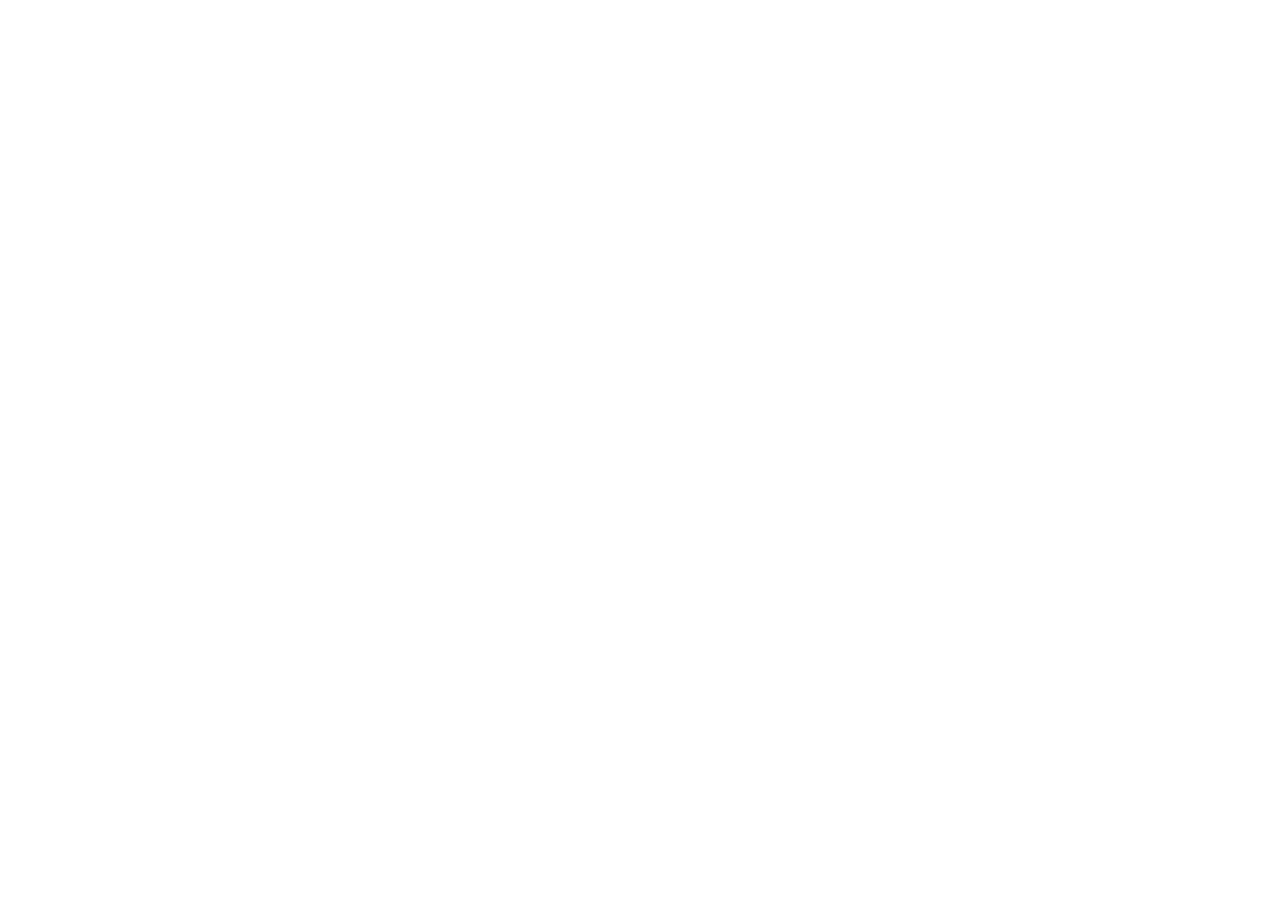
==== index.html @ a783356e "style: ajout des variable css dans le root du fichier layout.css" ====
<!DOCTYPE html>
<html lang="en">
<head>
    <meta charset="UTF-8">
    <meta name="viewport" content="width=device-width, initial-scale=1.0">
    <title>Document</title>
    <link rel="stylesheet" href="./layout.css">
</head>
<body>
    
</body>
</html>
---- layout.css ----
:root {
    --bg-body: #C3C6D7;
    --btn-bg-border: #004AC6;
    --color: #121C2A;
}

body {
    font-family: "Manrope", Georgia, 'Times New Roman', Times, serif;
    font-family: "Fraunces", Georgia, serif;
}
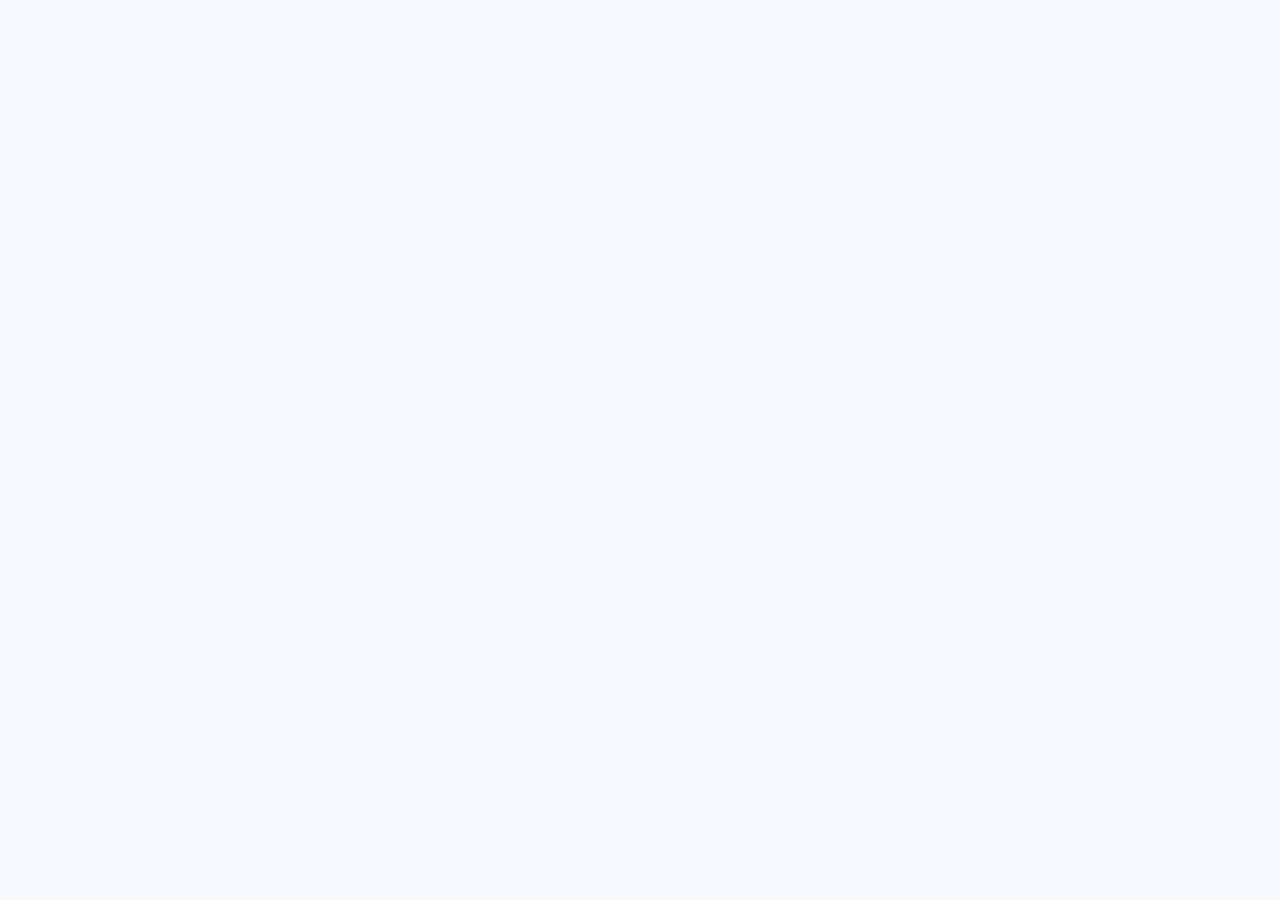
==== commit 489581a4: "feat: move base styles to global.css and update HTML files to link global styles" ====
--- a/index.html
+++ b/index.html
@@ -4,6 +4,7 @@
     <meta charset="UTF-8">
     <meta name="viewport" content="width=device-width, initial-scale=1.0">
     <title>Document</title>
+    <link rel="stylesheet" href="./global.css">
     <link rel="stylesheet" href="./layout.css">
 </head>
 <body>
--- a/global.css
+++ b/global.css
@@ -0,0 +1,83 @@
+
+:root {
+    --surface-tint: #0053db;
+    --surface-container-low: #eff4ff;
+    --secondary-container: #fea619;
+    --surface-container-lowest: #ffffff;
+    --on-secondary-fixed: #2a1700;
+    --inverse-surface: #27313f;
+    --on-surface: #121c2a;
+    --outline: #737686;
+    --on-primary-container: #eeefff;
+    --on-secondary: #ffffff;
+    --on-surface-variant: #434655;
+    --error: #ba1a1a;
+    --primary: #004ac6;
+    --surface-bright: #f8f9ff;
+    --surface: #f8f9ff;
+    --background: #f8f9ff;
+    --on-background: #121c2a;
+    --surface-container: #e6eeff;
+    --surface-container-highest: #d9e3f6;
+    --on-error-container: #93000a;
+    --outline-variant: #c3c6d7;
+    --error-container: #ffdad6;
+    --surface-container-high: #dee9fc;
+
+    --margin-desktop: 40px;
+    --margin-mobile: 16px;
+    --gutter-grid: 24px;
+    --container-max: 1280px;
+}
+
+* { box-sizing: border-box; }
+
+body {
+    margin: 0;
+    font-family: 'Inter', sans-serif;
+    font-size: 16px;
+    line-height: 1.6;
+    background-color: var(--background);
+    color: var(--on-background);
+    min-height: 100dvh;
+}
+
+.material-symbols-outlined {
+    font-variation-settings: 'FILL' 0, 'wght' 400, 'GRAD' 0, 'opsz' 24;
+    font-size: 20px;
+}
+
+main {
+    max-width: var(--container-max);
+    margin: 0 auto;
+    padding: 48px var(--margin-mobile);
+}
+
+@media (min-width: 768px) {
+    main { padding: 48px var(--margin-desktop); }
+}
+
+/* Hero */
+.hero { margin-bottom: 64px; }
+
+.hero h2 {
+    font-family: 'Manrope', sans-serif;
+    font-weight: 800;
+    font-size: 36px;
+    line-height: 1.2;
+    letter-spacing: -0.02em;
+    color: var(--on-surface);
+    margin: 0 0 16px;
+}
+
+@media (min-width: 768px) {
+    .hero h2 { font-size: 48px; }
+}
+
+.hero p {
+    font-size: 18px;
+    line-height: 1.6;
+    color: var(--on-surface-variant);
+    max-width: 640px;
+    margin: 0;
+}
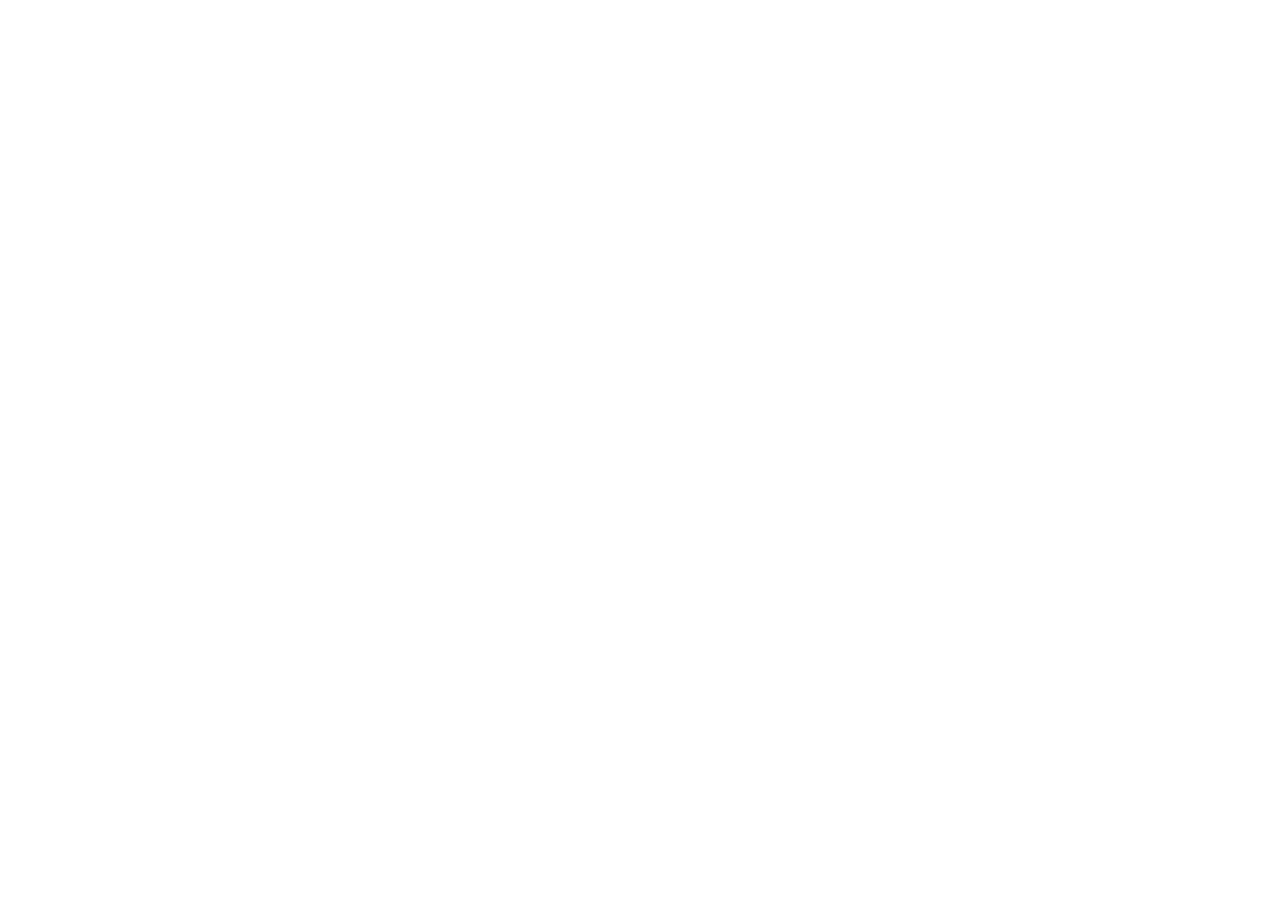
==== commit 03638c60: "Revert "Feat/catalogue page"" ====
--- a/index.html
+++ b/index.html
@@ -4,7 +4,6 @@
     <meta charset="UTF-8">
     <meta name="viewport" content="width=device-width, initial-scale=1.0">
     <title>Document</title>
-    <link rel="stylesheet" href="./global.css">
     <link rel="stylesheet" href="./layout.css">
 </head>
 <body>
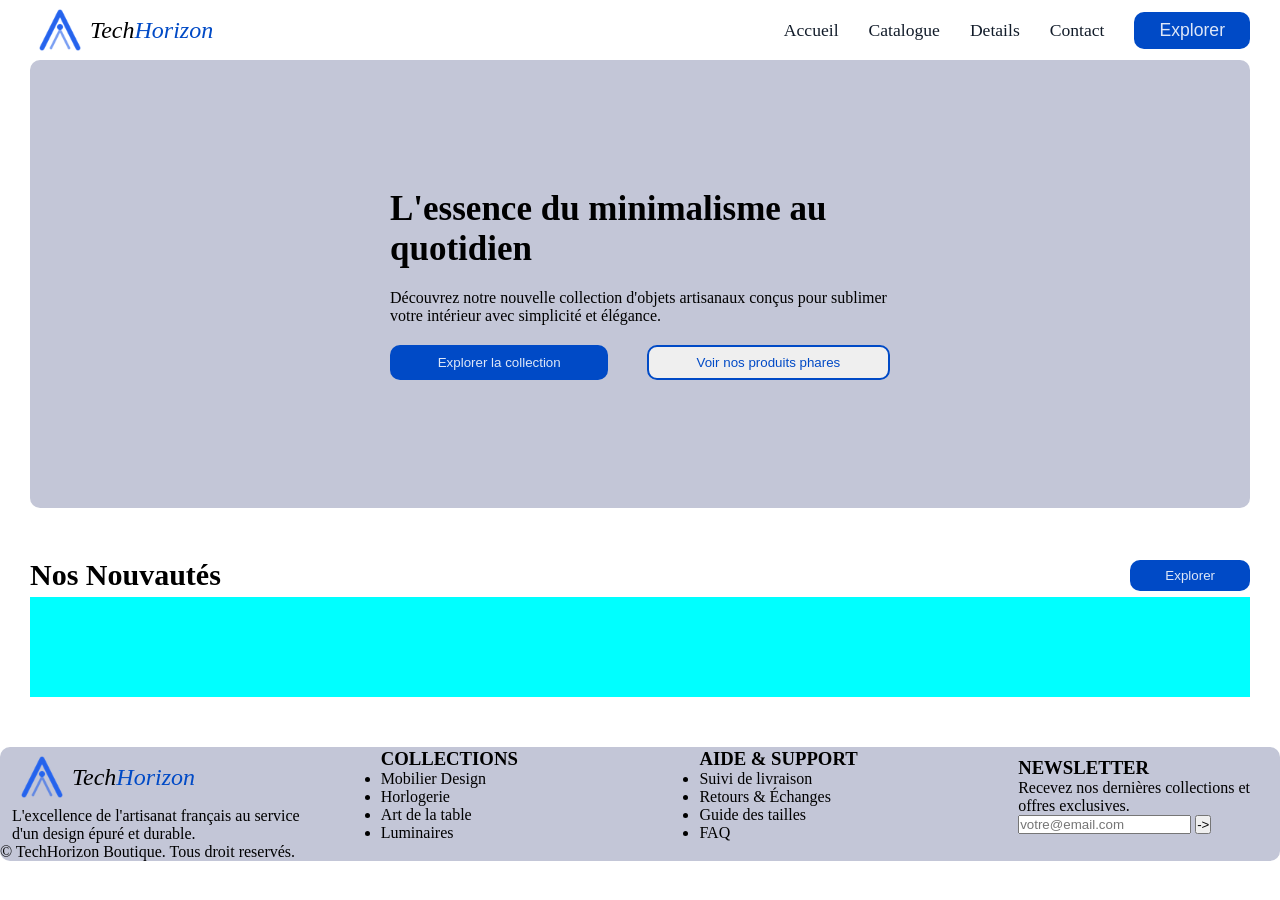
==== commit 8ae2995a: "Debut de la page d'accueil" ====
--- a/index.html
+++ b/index.html
@@ -5,8 +5,101 @@
     <meta name="viewport" content="width=device-width, initial-scale=1.0">
     <title>Document</title>
     <link rel="stylesheet" href="./layout.css">
+    <link rel="stylesheet" href="./style.css">
 </head>
 <body>
-    
+    <header>
+        <span class="logo">
+            <img src="./assets/logos/efcbf88d11b354945fb8b1941bd16ac6679db1a8.png" alt="logo du site">
+            <span class="nom">Tech<span>Horizon</span></span>
+        </span>
+
+        <nav>
+            <ul>
+                <li><a href="">Accueil</a></li>
+                <li><a href="">Catalogue</a></li>
+                <li><a href="">Details</a></li>
+                <li><a href="">Contact</a></li>
+            </ul>
+
+            <button>Explorer</button>
+            <div class="burger">
+                <div></div><div></div><div></div>
+            </div>
+        </nav>
+    </header>
+    <main>
+        <section class="hero">
+            <div class="text">
+                <h1>L'essence du minimalisme au quotidien</h1>
+                <p>
+                    Découvrez notre nouvelle collection d'objets artisanaux conçus pour sublimer votre intérieur avec simplicité et élégance.
+                </p>
+                <div class="boutons">
+                    <button>Explorer la collection</button>
+                    <button>Voir nos produits phares</button>
+                </div>
+            </div>
+        </section>
+        <section class="nouvaute">
+            <div class="entete">
+                <h2>Nos Nouvautés</h2>
+                <button>Explorer</button>
+            </div>
+            <div class="card-section">
+                <article class="card">
+                    
+                </article>
+                <article class="card">
+                    
+                </article>
+                <article class="card">
+                    
+                </article>
+                <article class="card">
+                    
+                </article>
+            </div>
+        </section>
+    </main>
+    <footer>
+        <div class="content">
+            <div class="infos">
+                <span class="logo">
+                    <img src="./assets/logos/efcbf88d11b354945fb8b1941bd16ac6679db1a8.png" alt="logo du site">
+                    <span class="nom">Tech<span>Horizon</span></span>
+                </span>
+                <p>L'excellence de l'artisanat français au service d'un design épuré et durable.</p>
+            </div>
+            <div class="list">
+                <h3>COLLECTIONS</h3>
+                <ul>
+                    <li>Mobilier Design</li>
+                    <li>Horlogerie</li>
+                    <li>Art de la table</li>
+                    <li>Luminaires</li>
+                </ul>
+            </div>
+            <div class="list">
+                <h3>AIDE & SUPPORT</h3>
+                <ul>
+                    <li>Suivi de livraison</li>
+                    <li>Retours & Échanges</li>
+                    <li>Guide des tailles</li>
+                    <li>FAQ</li>
+                </ul>
+            </div>
+            <div class="list">
+                <h3>NEWSLETTER</h3>
+                <p>Recevez nos dernières collections et offres exclusives.</p>
+                <form action="">
+                    <input type="text" placeholder="votre@email.com">
+                    <button type="submit">-&gt;</button>
+                </form>
+            </div>
+
+        </div>
+        <p>&copy; TechHorizon Boutique. Tous droit reservés.</p>
+    </footer>
 </body>
 </html>
--- a/layout.css
+++ b/layout.css
@@ -1,10 +1,173 @@
 :root {
     --bg-body: #C3C6D7;
     --btn-bg-border: #004AC6;
+    --bg-section: #022c73;
     --color: #121C2A;
+    --color-btn: #ffffffdd;
+    --pd-section: 30px;
+    --pd-section-mobile:15px;
+    --btn-raduis: 10px;
+}
+
+* {
+    margin: 0;
+    padding: 0;
+    box-sizing: border-box;
+}
+
+svg {
+    height: 30px;
+    width: 30px;
 }
 
 body {
     font-family: "Manrope", Georgia, 'Times New Roman', Times, serif;
-    font-family: "Fraunces", Georgia, serif;
-}+    /* background-color: var(--bg-body); */
+    font-size: 16px;
+}
+
+header {
+    width: 100%;
+    background-color: white;
+    display: flex;
+    align-items: center;
+    justify-content: space-between;
+    padding: 0 var(--pd-section-mobile);
+}
+
+.logo {
+    height: 40px;
+    display: flex;
+    align-items: center;
+}
+
+.logo img {
+    height: 40px;
+}
+
+.nom {
+    font-size: 1.5em;
+    font-style: italic;
+}
+
+.nom span {
+    color: var(--btn-bg-border);
+}
+
+header nav {
+    height: 100%;
+    font-size: 1.1em;
+    display: flex;
+    align-items: center;
+}
+
+header ul {
+    height: 100%;
+    list-style: none;
+    display: none;
+    align-items: center;
+}
+
+header li, header button, .burger {
+    margin-left: var(--pd-section-mobile);
+}
+
+header a {
+    text-decoration: none;
+    color: var(--color);
+    transition: .3s;
+}
+
+header a:hover {
+    color: var(--btn-bg-border);
+}
+
+header button {
+    padding: 4px 12.5px;
+    font-size: 1em;
+    border-radius: var(--btn-raduis);
+    border: none;
+    background-color: var(--btn-bg-border);
+    color: var(--color-btn);
+    transition: .3s;
+}
+
+header button:hover {
+    transform: translateY(-3px);
+}
+
+.burger {
+    height: 15px;
+    width: 20px;
+    display: flex;
+    flex-direction: column;
+    justify-content: space-between;
+}
+
+.burger div {
+    width: 100%;
+    height: 4px;
+    background-color: black;
+}
+
+footer {
+    border-radius: var(--btn-raduis);
+    background-color: var(--bg-body);
+}
+
+.content {
+    width: 100%;
+    display: flex;
+    justify-content: space-around;
+    align-items: center;
+    column-gap: 5vh;
+}
+
+.infos {
+    width: clamp(250px, 30%, 300px);
+}
+
+.list {
+    width: clamp(250px, 20%, 250px);
+}
+
+@media only screen and (min-width: 500px){
+    .logo {
+        height: 60px;
+    }
+
+    .logo img {
+        height: 60px;
+    }
+
+    header {
+        padding: 0 var(--pd-section);
+    }
+
+    header button {
+        padding: 8px 25px;
+    }
+
+    .burger {
+        height: 30px;
+        width: 35;
+    }
+
+    .burger div {
+        height: 8px;
+    }
+
+    header li, header button, .burger {
+        margin-left: var(--pd-section);
+    }
+}
+
+@media only screen and (min-width: 790px) {
+    .burger {
+        display: none;
+    }
+
+    header ul {
+        display: flex;
+    }
+}
--- a/style.css
+++ b/style.css
@@ -0,0 +1,116 @@
+main {
+    padding: 0 var(--pd-section);
+}
+
+section {
+    width: 100%;
+    margin: 0 auto;
+    margin-bottom: 50px;
+    border-radius: var(--btn-raduis);
+}
+
+.hero {
+    height: clamp(400px, 35vw, 450px);
+    background-color: var(--bg-body); ;
+    position: relative;   
+    padding: 0 20px;
+    color: black;
+    display: flex;
+    justify-content: center;
+    align-items: center;
+}
+
+.text {
+    width: clamp(300px, 100%, 500px);
+    padding: 50px 0;
+}
+
+.text h1 {
+    font-size: 35px;
+}
+
+.text h1, .text p {
+    margin-bottom: 20px;
+}
+
+.boutons {
+    display: flex;
+    flex-direction: row;
+    flex-wrap: wrap;
+    gap: 3vw;
+    /* justify-content: space-between; */
+}
+
+.boutons button {
+    padding: 8px 25px;
+    flex-grow: 1;
+    color: var(--btn-bg-border);
+    border: 2px solid var(--btn-bg-border);
+    border-radius: var(--btn-raduis);
+}
+
+button {
+    transition: .3s;
+}
+
+button:hover {
+    transform: translateY(-3px);
+}
+
+
+
+.boutons button:first-child {
+    border: none;
+    background-color: var(--btn-bg-border);
+    color: var(--color-btn);
+}
+
+
+.nouvaute {
+    display: flex;
+    flex-direction: column;
+
+}
+
+.entete {
+    width: 100%;
+    display: flex;
+    flex-direction: row;
+    align-items: center;
+    flex-wrap: wrap;
+    gap: 5vh;
+    justify-content: space-between;
+    margin-bottom: 5px;
+}
+
+.entete h2 {
+    font-size: 30px;
+}
+
+.entete button {
+    padding: 8px 35px;
+    border: none;
+    color: var(--color-btn);
+    border-radius: var(--btn-raduis);
+    background-color: var(--btn-bg-border);
+}
+
+.card-section {
+    width: 100%;
+
+    height: 100px;
+    background-color: aqua;
+    display: flex;
+    flex-direction: row;
+    flex-wrap: wrap;
+}
+
+.card {
+    aspect-ratio: 1/1;
+    background-color: antiquewhite;
+}
+
+.card:last-child {
+    /* max-width: 300px; */
+    grid-column: 2;
+}
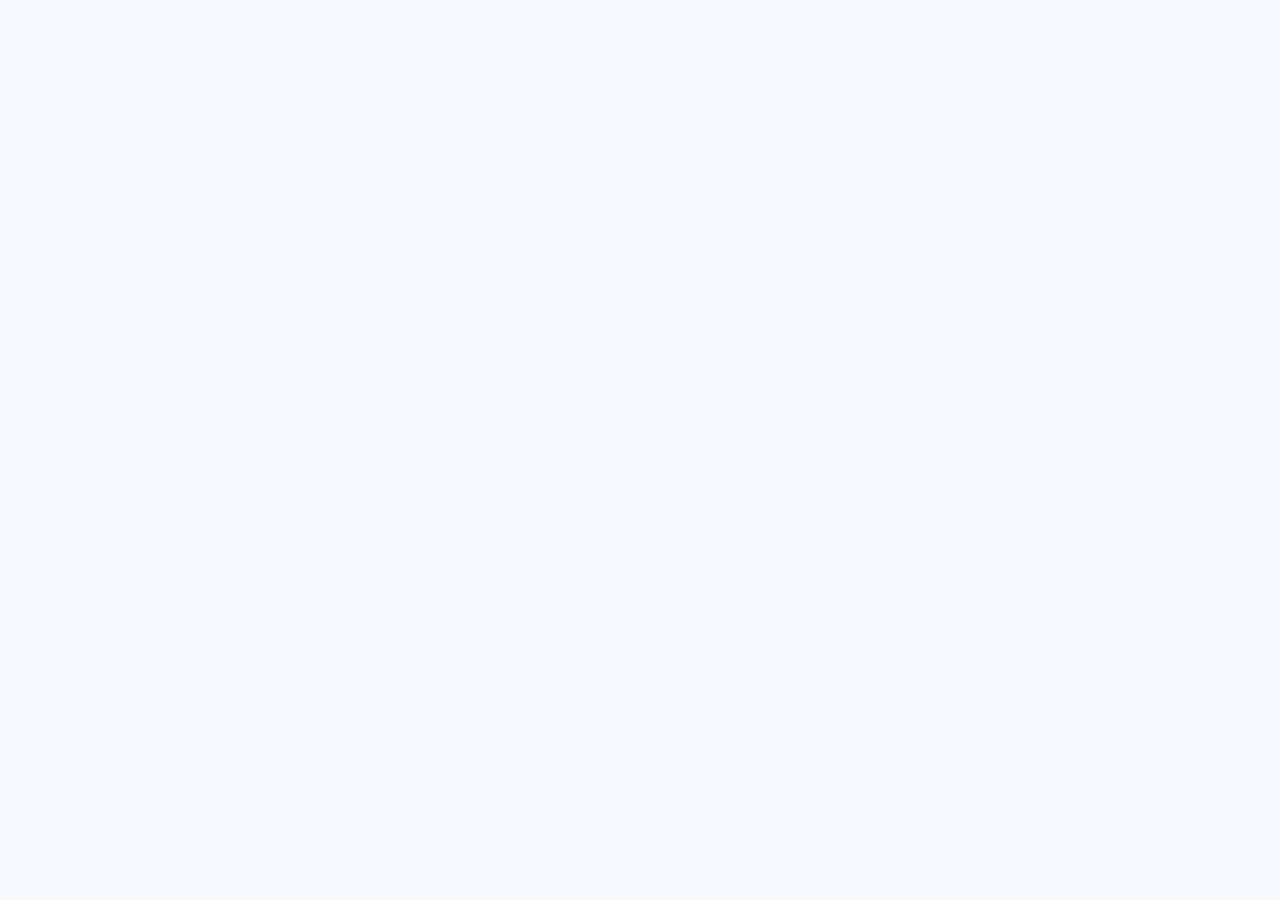
==== commit e212445e: "Merge branch 'feat/catalogue-page' into feature/fiche-produit" ====
--- a/index.html
+++ b/index.html
@@ -4,102 +4,10 @@
     <meta charset="UTF-8">
     <meta name="viewport" content="width=device-width, initial-scale=1.0">
     <title>Document</title>
+    <link rel="stylesheet" href="./global.css">
     <link rel="stylesheet" href="./layout.css">
-    <link rel="stylesheet" href="./style.css">
 </head>
 <body>
-    <header>
-        <span class="logo">
-            <img src="./assets/logos/efcbf88d11b354945fb8b1941bd16ac6679db1a8.png" alt="logo du site">
-            <span class="nom">Tech<span>Horizon</span></span>
-        </span>
-
-        <nav>
-            <ul>
-                <li><a href="">Accueil</a></li>
-                <li><a href="">Catalogue</a></li>
-                <li><a href="">Details</a></li>
-                <li><a href="">Contact</a></li>
-            </ul>
-
-            <button>Explorer</button>
-            <div class="burger">
-                <div></div><div></div><div></div>
-            </div>
-        </nav>
-    </header>
-    <main>
-        <section class="hero">
-            <div class="text">
-                <h1>L'essence du minimalisme au quotidien</h1>
-                <p>
-                    Découvrez notre nouvelle collection d'objets artisanaux conçus pour sublimer votre intérieur avec simplicité et élégance.
-                </p>
-                <div class="boutons">
-                    <button>Explorer la collection</button>
-                    <button>Voir nos produits phares</button>
-                </div>
-            </div>
-        </section>
-        <section class="nouvaute">
-            <div class="entete">
-                <h2>Nos Nouvautés</h2>
-                <button>Explorer</button>
-            </div>
-            <div class="card-section">
-                <article class="card">
-                    
-                </article>
-                <article class="card">
-                    
-                </article>
-                <article class="card">
-                    
-                </article>
-                <article class="card">
-                    
-                </article>
-            </div>
-        </section>
-    </main>
-    <footer>
-        <div class="content">
-            <div class="infos">
-                <span class="logo">
-                    <img src="./assets/logos/efcbf88d11b354945fb8b1941bd16ac6679db1a8.png" alt="logo du site">
-                    <span class="nom">Tech<span>Horizon</span></span>
-                </span>
-                <p>L'excellence de l'artisanat français au service d'un design épuré et durable.</p>
-            </div>
-            <div class="list">
-                <h3>COLLECTIONS</h3>
-                <ul>
-                    <li>Mobilier Design</li>
-                    <li>Horlogerie</li>
-                    <li>Art de la table</li>
-                    <li>Luminaires</li>
-                </ul>
-            </div>
-            <div class="list">
-                <h3>AIDE & SUPPORT</h3>
-                <ul>
-                    <li>Suivi de livraison</li>
-                    <li>Retours & Échanges</li>
-                    <li>Guide des tailles</li>
-                    <li>FAQ</li>
-                </ul>
-            </div>
-            <div class="list">
-                <h3>NEWSLETTER</h3>
-                <p>Recevez nos dernières collections et offres exclusives.</p>
-                <form action="">
-                    <input type="text" placeholder="votre@email.com">
-                    <button type="submit">-&gt;</button>
-                </form>
-            </div>
-
-        </div>
-        <p>&copy; TechHorizon Boutique. Tous droit reservés.</p>
-    </footer>
+    
 </body>
 </html>
--- a/global.css
+++ b/global.css
@@ -0,0 +1,83 @@
+
+:root {
+    --surface-tint: #0053db;
+    --surface-container-low: #eff4ff;
+    --secondary-container: #fea619;
+    --surface-container-lowest: #ffffff;
+    --on-secondary-fixed: #2a1700;
+    --inverse-surface: #27313f;
+    --on-surface: #121c2a;
+    --outline: #737686;
+    --on-primary-container: #eeefff;
+    --on-secondary: #ffffff;
+    --on-surface-variant: #434655;
+    --error: #ba1a1a;
+    --primary: #004ac6;
+    --surface-bright: #f8f9ff;
+    --surface: #f8f9ff;
+    --background: #f8f9ff;
+    --on-background: #121c2a;
+    --surface-container: #e6eeff;
+    --surface-container-highest: #d9e3f6;
+    --on-error-container: #93000a;
+    --outline-variant: #c3c6d7;
+    --error-container: #ffdad6;
+    --surface-container-high: #dee9fc;
+
+    --margin-desktop: 40px;
+    --margin-mobile: 16px;
+    --gutter-grid: 24px;
+    --container-max: 1280px;
+}
+
+* { box-sizing: border-box; }
+
+body {
+    margin: 0;
+    font-family: 'Inter', sans-serif;
+    font-size: 16px;
+    line-height: 1.6;
+    background-color: var(--background);
+    color: var(--on-background);
+    min-height: 100dvh;
+}
+
+.material-symbols-outlined {
+    font-variation-settings: 'FILL' 0, 'wght' 400, 'GRAD' 0, 'opsz' 24;
+    font-size: 20px;
+}
+
+main {
+    max-width: var(--container-max);
+    margin: 0 auto;
+    padding: 48px var(--margin-mobile);
+}
+
+@media (min-width: 768px) {
+    main { padding: 48px var(--margin-desktop); }
+}
+
+/* Hero */
+.hero { margin-bottom: 64px; }
+
+.hero h2 {
+    font-family: 'Manrope', sans-serif;
+    font-weight: 800;
+    font-size: 36px;
+    line-height: 1.2;
+    letter-spacing: -0.02em;
+    color: var(--on-surface);
+    margin: 0 0 16px;
+}
+
+@media (min-width: 768px) {
+    .hero h2 { font-size: 48px; }
+}
+
+.hero p {
+    font-size: 18px;
+    line-height: 1.6;
+    color: var(--on-surface-variant);
+    max-width: 640px;
+    margin: 0;
+}
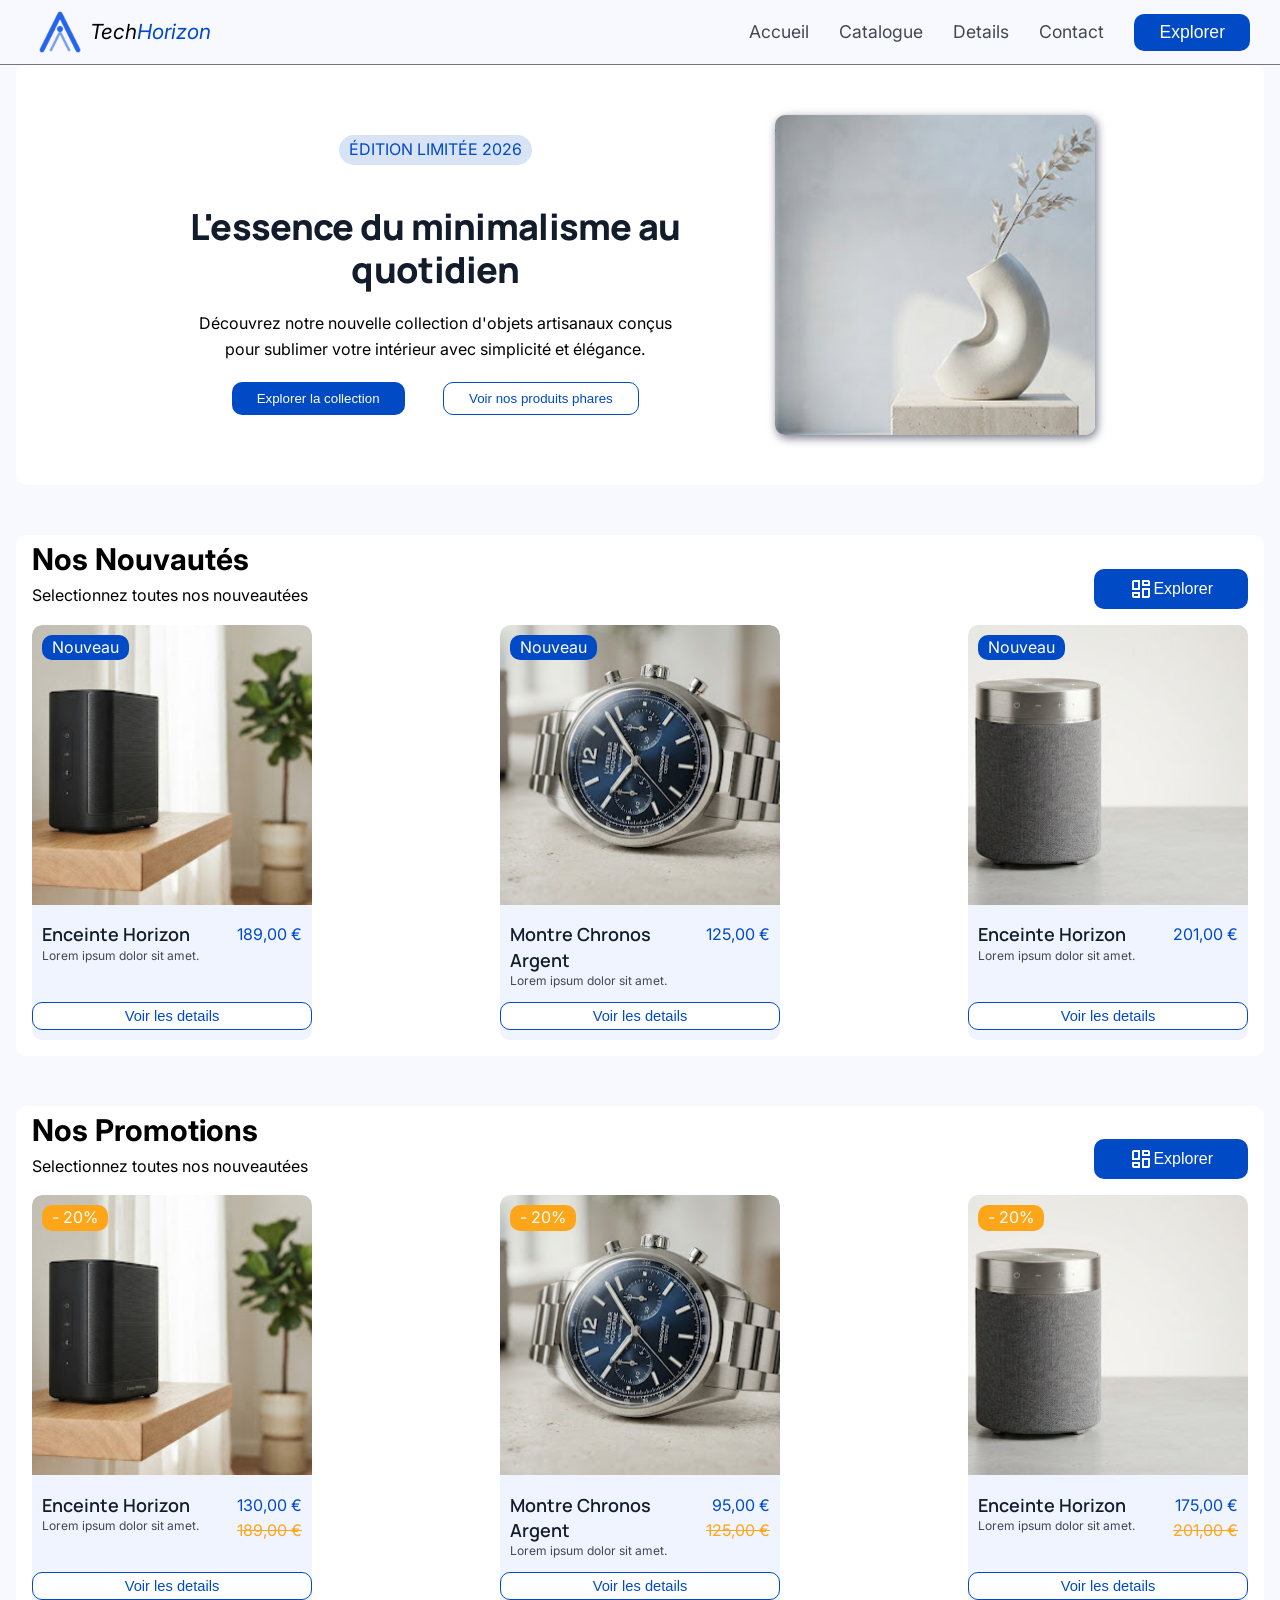
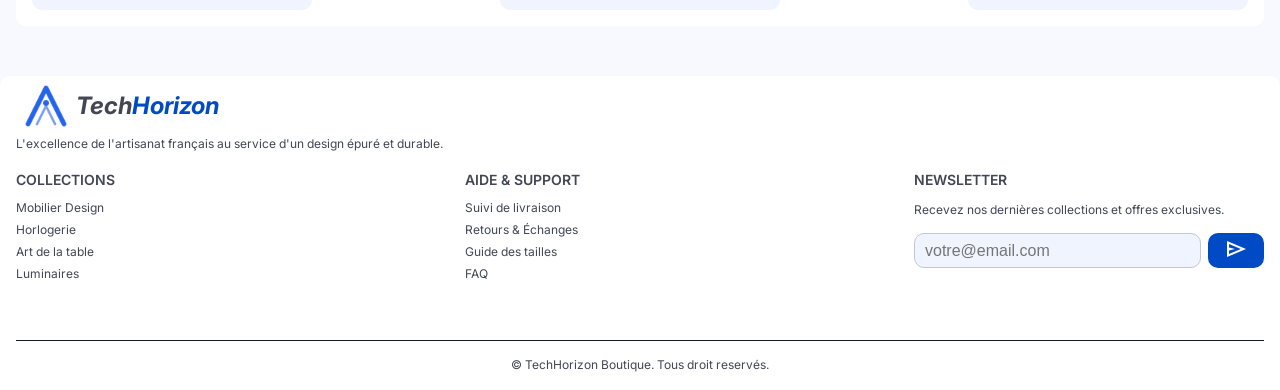
==== commit 287b760a: "refactor: Ajout des header et footer dans toutes les pages sauf contact" ====
--- a/index.html
+++ b/index.html
@@ -4,10 +4,244 @@
     <meta charset="UTF-8">
     <meta name="viewport" content="width=device-width, initial-scale=1.0">
     <title>Document</title>
-    <link rel="stylesheet" href="./global.css">
+    <link href="https://fonts.googleapis.com/css2?family=Inter:wght@400;600&family=Manrope:wght@600;700;800&display=swap" rel="stylesheet">
+    <link href="https://fonts.googleapis.com/css2?family=Material+Symbols+Outlined:wght,FILL@100..700,0..1&display=swap" rel="stylesheet">
     <link rel="stylesheet" href="./layout.css">
+    <link rel="stylesheet" href="./style.css">
 </head>
 <body>
-    
+    <header>
+        <span class="logo">
+            <img src="./assets/logos/efcbf88d11b354945fb8b1941bd16ac6679db1a8.png" alt="logo du site">
+            <span class="nom">Tech<span>Horizon</span></span>
+        </span>
+
+        <nav>
+            <ul>
+                <li><a href="#">Accueil</a></li>
+                <li><a href="./catalogue/catalogue.html">Catalogue</a></li>
+                <li><a href="./fiche-produit/enceinte-horizon.html">Details</a></li>
+                <li><a href="#">Contact</a></li>
+            </ul>
+
+            <button>Explorer</button>
+            <div class="burger">
+                <div></div><div></div><div></div>
+            </div>
+        </nav>
+    </header>
+    <main>
+        <section class="hero">
+            <div class="text">
+                <span class="annonce">ÉDITION LIMITÉE 2026</span>
+                <h1>L'essence du minimalisme au quotidien</h1>
+                <p>
+                    Découvrez notre nouvelle collection d'objets artisanaux conçus pour sublimer votre intérieur avec simplicité et élégance.
+                </p>
+                <div class="boutons">
+                    <button>Explorer la collection</button>
+                    <button>Voir nos produits phares</button>
+                </div>
+            </div>
+            <img class="image" src="./assets/img/accueil/[base64].png" alt="">
+        </section>
+        <section class="nouvaute">
+            <div class="entete">
+                <div class="new-description">
+                    <h2>Nos Nouvautés</h2>
+                    <p>Selectionnez toutes nos nouveautées</p>
+                </div>
+                <button>
+                    <span class="material-symbols-outlined">browse</span>
+                    Explorer
+                </button>
+            </div>
+            <div class="card-section">
+                <article class="card">
+                    <div class="card-image">
+                        <img src="./assets/img/accueil/[base64].svg" alt="">
+                        <span class="etiquete new">Nouveau</span>
+                        <span class="material-symbols-outlined">add_shopping_cart</span>                    
+                    </div>
+                    <div class="card-info">
+                        <div class="description">
+                            <h3 class="titre">Enceinte Horizon</h3>
+                            <p>Lorem ipsum dolor sit amet.</p>
+                        </div>
+                        <div class="prix">
+                            <span>189,00 €</span>
+                        </div>
+                    </div>
+                    <button>
+                        <a href="#">Voir les details</a>
+                    </button>
+                </article>
+                
+                <article class="card">
+                    <div class="card-image">
+                        <img src="./assets/img/accueil/[base64].svg" alt="">
+                        <span class="etiquete new">Nouveau</span>
+                        <span class="material-symbols-outlined">add_shopping_cart</span>
+
+                    </div>
+                    <div class="card-info">
+                        <div class="description">
+                            <h3 class="titre">Montre Chronos Argent</h3>
+                            <p>Lorem ipsum dolor sit amet.</p>
+                        </div>
+                        <div class="prix">
+                            <span>125,00 €</span>
+                        </div>
+                    </div>
+                    <button>
+                        <a href="#">Voir les details</a>
+                    </button>
+                </article>
+
+                <article class="card">
+                    <div class="card-image">
+                        <img src="./assets/img/accueil/Enceinte Horizon.svg" alt="">
+                        <span class="etiquete new">Nouveau</span>
+                        <span class="material-symbols-outlined">add_shopping_cart</span>
+
+                    </div>
+                    <div class="card-info">
+                        <div class="description">
+                            <h3 class="titre">Enceinte Horizon</h3>
+                            <p>Lorem ipsum dolor sit amet.</p>
+                        </div>
+                        <div class="prix">
+                            <span>201,00 €</span>
+                        </div>
+                    </div>
+                    <button>
+                        <a href="#">Voir les details</a>
+                    </button>
+                </article>
+            </div>
+        </section>
+
+        <section class="promotion">
+            <div class="entete">
+                <div class="new-description">
+                    <h2>Nos Promotions</h2>
+                    <p>Selectionnez toutes nos nouveautées</p>
+                </div>
+                <button>
+                    <span class="material-symbols-outlined">browse</span>
+                    Explorer
+                </button>
+            </div>
+            <div class="card-section">
+                <article class="card">
+                    <div class="card-image">
+                        <img src="./assets/img/accueil/[base64].svg" alt="">
+                        <span class="etiquete promo">- 20%</span>
+                        <span class="material-symbols-outlined">add_shopping_cart</span>
+                        
+                    </div>
+                    <div class="card-info">
+                        <div class="description">
+                            <h3 class="titre">Enceinte Horizon</h3>
+                            <p>Lorem ipsum dolor sit amet.</p>
+                        </div>
+                        <div class="prix">
+                            <span>130,00 €</span>
+                            <span class="ancien">189,00 €</span>
+                        </div>
+                    </div>
+                    <button>
+                        <a href="#">Voir les details</a>
+                    </button>
+                </article>
+                
+                <article class="card">
+                    <div class="card-image">
+                        <img src="./assets/img/accueil/[base64].svg" alt="">
+                        <span class="etiquete promo">- 20%</span>
+                        <span class="material-symbols-outlined">add_shopping_cart</span>
+
+                    </div>
+                    <div class="card-info">
+                        <div class="description">
+                            <h3 class="titre">Montre Chronos Argent</h3>
+                            <p>Lorem ipsum dolor sit amet.</p>
+                        </div>
+                        <div class="prix">
+                            <span>95,00 €</span>
+                            <span class="ancien">125,00 €</span>
+                        </div>
+                    </div>
+                    <button>
+                        <a href="#">Voir les details</a>
+                    </button>
+                </article>
+
+                <article class="card">
+                    <div class="card-image">
+                        <img src="./assets/img/accueil/Enceinte Horizon.svg" alt="">
+                        <span class="etiquete promo">- 20%</span>
+                        <span class="material-symbols-outlined">add_shopping_cart</span>
+
+                    </div>
+                    <div class="card-info">
+                        <div class="description">
+                            <h3 class="titre">Enceinte Horizon</h3>
+                            <p>Lorem ipsum dolor sit amet.</p>
+                        </div>
+                        <div class="prix">
+                            <span>175,00 €</span>
+                            <span class="ancien">201,00 €</span>
+                        </div>
+                    </div>
+                    <button>
+                        <a href="#">Voir les details</a>
+                    </button>
+                </article>
+            </div>
+        </section>
+    </main>
+    <footer>
+        <div class="content">
+            <div class="infos">
+                <span class="logo">
+                    <img src="./assets/logos/efcbf88d11b354945fb8b1941bd16ac6679db1a8.png" alt="logo du site">
+                    <span class="nom">Tech<span>Horizon</span></span>
+                </span>
+                <p>L'excellence de l'artisanat français au service d'un design épuré et durable.</p>
+            </div>
+            <section class="sect-list">
+                <div class="list">
+                    <h3>COLLECTIONS</h3>
+                    <ul>
+                        <li>Mobilier Design</li>
+                        <li>Horlogerie</li>
+                        <li>Art de la table</li>
+                        <li>Luminaires</li>
+                    </ul>
+                </div>
+                <div class="list">
+                    <h3>AIDE & SUPPORT</h3>
+                    <ul>
+                        <li>Suivi de livraison</li>
+                        <li>Retours & Échanges</li>
+                        <li>Guide des tailles</li>
+                        <li>FAQ</li>
+                    </ul>
+                </div>
+                <div class="list">
+                    <h3>NEWSLETTER</h3>
+                    <p>Recevez nos dernières collections et offres exclusives.</p>
+                    <form action="">
+                        <input type="text" placeholder="votre@email.com">
+                        <button type="submit">
+                            <span class="material-symbols-outlined">send</span>
+                        </button>
+                    </form>
+                </div>
+            </section>
+        </div>
+        <p>&copy; TechHorizon Boutique. Tous droit reservés.</p>
+    </footer>
 </body>
 </html>
--- a/layout.css
+++ b/layout.css
@@ -1,11 +1,22 @@
 :root {
-    --bg-body: #C3C6D7;
-    --btn-bg-border: #004AC6;
-    --bg-section: #022c73;
-    --color: #121C2A;
-    --color-btn: #ffffffdd;
+    --primary: #004ac6;
+    --on-surface: #121c2a;
+    --on-surface-variant: #434655;
+    --outline: #737686;
+    --outline-variant: #c3c6d7;
+    --surface-container-low: #eff4ff;
+    --surface-container-lowest: #ffffff;
+    --background: #f8f9ff;
+    --rating-star: #855300;
+    --surface-container-highest: #d9e3f6;
+    --secondary-container: #fea619;
+
+
+    --margin-desktop: 40px;
+    --margin-mobile: 16px;
+
     --pd-section: 30px;
-    --pd-section-mobile:15px;
+    --pd-section-mobile: 10px;
     --btn-raduis: 10px;
 }
 
@@ -15,24 +26,29 @@
     box-sizing: border-box;
 }
 
-svg {
-    height: 30px;
-    width: 30px;
-}
 
 body {
-    font-family: "Manrope", Georgia, 'Times New Roman', Times, serif;
-    /* background-color: var(--bg-body); */
+    margin: 0;
+    font-family: 'Inter', sans-serif;
     font-size: 16px;
+    line-height: 1.6;
+    background-color: var(--background);
+    color: var(--on-background);
+    min-height: 100vh;
+}
+
+.material-symbols-outlined {
+  font-variation-settings: 'FILL' 0, 'wght' 400, 'GRAD' 0, 'opsz' 24;
 }
 
 header {
     width: 100%;
-    background-color: white;
+    height: 65px;
     display: flex;
     align-items: center;
     justify-content: space-between;
     padding: 0 var(--pd-section-mobile);
+    border-bottom: 1px solid var(--outline);
 }
 
 .logo {
@@ -46,12 +62,12 @@
 }
 
 .nom {
-    font-size: 1.5em;
+    font-size: 1.3em;
     font-style: italic;
 }
 
 .nom span {
-    color: var(--btn-bg-border);
+    color: var(--primary);
 }
 
 header nav {
@@ -74,12 +90,13 @@
 
 header a {
     text-decoration: none;
-    color: var(--color);
+    color: var(--on-surface-variant);
     transition: .3s;
 }
 
 header a:hover {
-    color: var(--btn-bg-border);
+    color: var(--primary);
+    text-decoration: underline;
 }
 
 header button {
@@ -87,8 +104,8 @@
     font-size: 1em;
     border-radius: var(--btn-raduis);
     border: none;
-    background-color: var(--btn-bg-border);
-    color: var(--color-btn);
+    background-color: var(--primary);
+    color: var(--surface-container-lowest);
     transition: .3s;
 }
 
@@ -111,24 +128,98 @@
 }
 
 footer {
-    border-radius: var(--btn-raduis);
-    background-color: var(--bg-body);
+    border-radius: var(--btn-raduis) var(--btn-raduis) 0 0;
+    background-color: var(--surface-container-lowest);
+    font-size: 12px;
+    font-weight: 400;
+    line-height: 16.8px;
+    color: #434655;
+    padding: 0 var(--margin-mobile);
 }
 
 .content {
     width: 100%;
     display: flex;
-    justify-content: space-around;
-    align-items: center;
-    column-gap: 5vh;
+    flex-wrap: wrap;
+}
+
+.content .nom {
+    font-weight: 700;
+    font-size: 24px;
+    line-height: 33.6px;
 }
 
 .infos {
-    width: clamp(250px, 30%, 300px);
+    margin-bottom: 20px;
+}
+
+.sect-list {
+    justify-self: end;
+    display: inline-flex;
+    justify-content: space-between;
+    flex-direction: row;
+    flex-wrap: wrap;
+    row-gap: 20px;
 }
 
 .list {
-    width: clamp(250px, 20%, 250px);
+    width: clamp(200px, 30%, 350px);
+}
+
+.list h3 {
+    font-weight: 600;
+    font-size: 14px;
+    line-height: 14px;
+    margin-bottom: 15px;
+}
+
+.list ul {
+    list-style: none;
+}
+
+.list ul li {
+    font-weight: 400;
+    font-size: 12px;
+    line-height: 12px;
+    margin-bottom: 10px;
+}
+
+.list form {
+    margin: 15px 0;
+    width: 100%;
+    height: 35px;
+    display: flex;
+    justify-content: space-between;
+    align-items: center;
+    /* background-color: #004ac6; */
+}
+
+.list form input {
+    width: 82%;
+    height: 100%;
+    background-color: var(--surface-container-low);
+    border: 1px solid var(--outline-variant);
+    border-radius: 10px;
+    font-size: 16px;
+    padding-left: 10px;
+}
+
+.list form button {
+    width: 16%;
+    height: 100%;
+    border: none;
+    background-color: var(--primary);
+    color: var(--surface-container-lowest);
+    border-radius: 10px;
+}
+
+footer > p {
+    height: 50px;
+    width: 100%;
+    display: flex;
+    justify-content: center;
+    align-items: center;
+    border-top: 1px solid var(--on-surface);
 }
 
 @media only screen and (min-width: 500px){
--- a/style.css
+++ b/style.css
@@ -0,0 +1,258 @@
+main {
+    padding: 0 var(--margin-mobile);
+}
+
+section {
+    width: 100%;
+    margin: 0 auto;
+    margin-bottom: 50px;
+    border-radius: var(--btn-raduis);
+}
+
+.hero {
+    background-color: var(--surface-container-lowest); ;
+    padding: 20px var(--margin-mobile);
+    color: black;
+    display: flex;
+    flex-wrap: wrap;
+    justify-content: center;
+    align-items: center;
+    column-gap: 7vw;
+}
+
+.text {
+    width: clamp(300px, 100%, 500px);
+    padding: 50px 0;
+    display: flex;
+    flex-direction: column;
+    align-items: center;
+    text-align: center;
+}
+
+.annonce {
+    margin-bottom: var(--margin-desktop);
+    background-color: var(--surface-container-highest);
+    color: var(--primary);
+    padding: 2px 10px;
+    border-radius: 25px;
+}
+
+.image {
+    width: clamp(250px, 100%, 320px);
+    border-radius: var(--btn-raduis);
+    box-shadow: 2px 3px 10px var(--outline);
+}
+
+.text h1 {
+    font-family: 'Manrope', sans-serif;
+    font-weight: 800;
+    font-size: 36px;
+    line-height: 1.2;
+    letter-spacing: -0.02em;
+    color: var(--on-surface);
+}
+
+.text h1, .text p {
+    margin-bottom: 20px;
+}
+
+.boutons {
+    display: flex;
+    flex-direction: row;
+    flex-wrap: wrap;
+    gap: 3vw;
+}
+
+.boutons button {
+    padding: 8px 25px;
+    flex-grow: 1;
+    color: var(--primary);
+    border: 1px solid var(--primary);
+    border-radius: var(--btn-raduis);
+    background-color: var(--surface-container-lowest);
+}
+
+button {
+    transition: .3s;
+}
+
+button:hover {
+    transform: translateY(-3px);
+}
+
+
+
+.boutons button:first-child {
+    border: none;
+    background-color: var(--primary);
+    color: var(--surface-container-lowest);
+}
+
+
+.nouvaute, .promotion {
+    display: flex;
+    flex-direction: column;
+    padding: 0 var(--margin-mobile);
+    padding-bottom: var(--margin-mobile);
+    background-color: var(--surface-container-lowest);
+}
+
+.entete {
+    width: 100%;
+    display: flex;
+    flex-direction: row;
+    align-items: center;
+    flex-wrap: wrap;
+    gap: 5vh;
+    justify-content: space-between;
+    margin-bottom:var(--margin-mobile);
+}
+
+.new-description {
+    height: 100%;
+    width: fit-content;
+}
+
+.new-description h2 {
+    font-size: 30px;
+}
+
+.entete button {
+    align-self: flex-end;
+    font-size: 16px;
+    padding: 8px 35px;
+    border: none;
+    color: var(--surface-container-lowest);
+    border-radius: var(--btn-raduis);
+    background-color: var(--primary);
+    display: flex;
+    align-items: center;
+}
+
+.card-section {
+    display: flex;
+    justify-content: space-between;
+    row-gap: 20px;
+    column-gap: 5vh;
+    flex-direction: row;
+    flex-wrap: wrap;
+}
+
+.card {
+    width: clamp(200px, 100%, 280px);
+    background-color: var(--surface-container-low);
+    border-radius: var(--btn-raduis);
+    padding-bottom: 10px;
+    position: relative;
+    overflow: hidden;
+    justify-self: center;
+}
+
+.card-image {
+    width: 100%;
+    aspect-ratio: 1/1;
+    border-radius: var(--btn-raduis);
+    position: relative;
+}
+
+.card-image img {
+    width: 100%;
+    height: 100%;
+    object-fit: cover;
+    border-radius: var(--btn-raduis) var(--btn-raduis) 0 0;
+    transition: .5s;
+}
+
+.etiquete {
+    position: absolute;
+    top: 10px;
+    left: 10px;
+    z-index: 1;
+    border-radius: var(--btn-raduis);
+    color: var(--surface-container-lowest);
+    padding: 0 10px;
+    background-color: var(--primary);
+}
+
+.promo {
+    background-color: var(--secondary-container);
+}
+
+.card-image span:last-child {
+    position: absolute;
+    bottom: 0;
+    opacity: 0;
+    right: 5px;
+    z-index: 1;
+    color: var(--surface-container-lowest);
+    background-color: var(--primary);
+    padding: 15px;
+    border-radius: 50%;
+    transition: .5s;
+}
+
+.card-info {
+    padding: 10px;
+    display: flex;
+    justify-content: space-between;
+    margin-bottom: 30px;
+}
+
+.description {
+    width: 65%;
+    font-size: 12px;
+    line-height: 1.4;
+    color: var(--on-surface-variant);
+    margin: 0;
+}
+
+.titre {
+    font-size: 1.5em;
+    font-family: 'Manrope', sans-serif;
+    font-weight: 600;
+    line-height: 1.4;
+    color: var(--on-surface);
+}
+
+.prix {
+    width: 30%;
+    text-align: end;
+    color: var(--primary);
+}
+
+.ancien {
+    color: var(--secondary-container);
+    text-decoration: line-through;
+}
+
+.card button {
+    width: 100%;
+    padding: 5px 0;
+    border: 1px solid var(--primary);
+    border-radius: var(--btn-raduis);
+    background-color: var(--surface-container-lowest);
+    position: absolute;
+    bottom: 10px;
+}
+
+.card a {
+    text-decoration: none;
+    color: var(--primary);
+    font-size: 1.1em;
+}
+
+.card:hover .card-image span:last-child {
+    bottom: 20px;
+    opacity: 1;
+}
+
+.card:hover .card-image img {
+    transform: scale(1.05);
+}
+
+@media (max-width: 670px) {
+    .card-section {
+        justify-content: center;
+    }
+}
+
